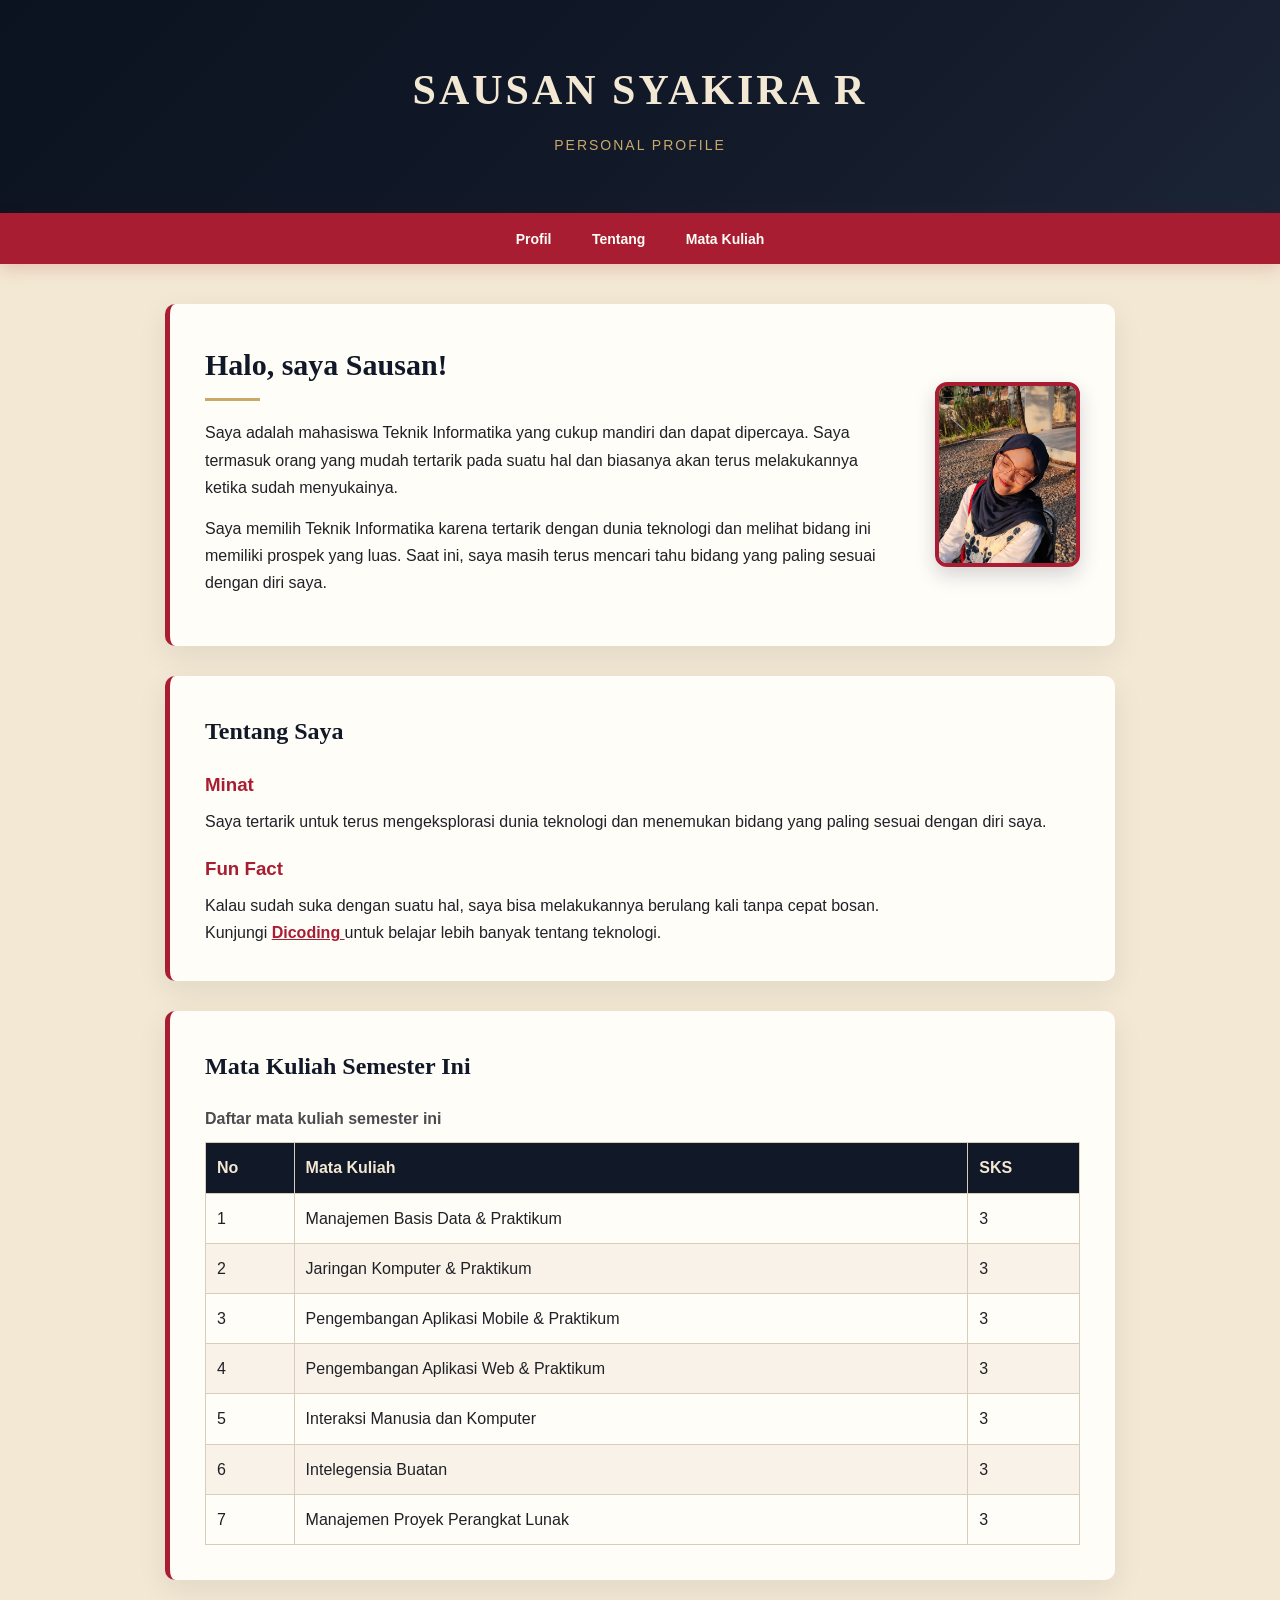
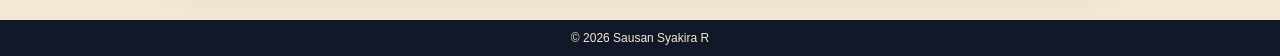
==== profil/index.html @ dd3406c3 "Rename folder profile ke profil" ====
<!doctype html>
<html lang="id">
  <head>
    <meta charset="UTF-8" />

    <title>Profil Diri - Sausan Syakira R</title>

    <meta
      name="description"
      content="Halaman profil diri Sausan Syakira R, mahasiswa Teknik Informatika."
    />

    <meta property="og:title" content="Profil Diri - Sausan Syakira R" />
    <meta
      property="og:description"
      content="Halaman profil diri Sausan Syakira R, mahasiswa Teknik Informatika."
    />
    <meta property="og:image" content="images/foto-saya.jpg" />

    <meta name="viewport" content="width=device-width, initial-scale=1.0" />

    <link rel="stylesheet" href="style.css" />
  </head>

  <body>
    <header>
      <h1>SAUSAN SYAKIRA R</h1>
      <p>PERSONAL PROFILE</p>
    </header>

    <nav aria-label="Navigasi utama">
      <a href="#profil">Profil</a>
      <a href="#tentang">Tentang</a>
      <a href="#matakuliah">Mata Kuliah</a>
    </nav>

    <main>
      <section id="profil" class="profil">

    <div class="profil-text">
        <h2>Halo, saya Sausan!</h2>

        <p>
            Saya adalah mahasiswa Teknik Informatika yang cukup mandiri dan
            dapat dipercaya. Saya termasuk orang yang mudah tertarik pada
            suatu hal dan biasanya akan terus melakukannya ketika sudah
            menyukainya.
        </p>

        <p>
            Saya memilih Teknik Informatika karena tertarik dengan dunia
            teknologi dan melihat bidang ini memiliki prospek yang luas.
            Saat ini, saya masih terus mencari tahu bidang yang paling sesuai
            dengan diri saya.
        </p>
    </div>

    <div class="profil-foto">
        <img src="images/foto-saya.jpg" alt="Foto diri Sausan Syakira">
    </div>

</section>

      <section id="tentang">
        <h2>Tentang Saya</h2>

        <h3>Minat</h3>
        <p>
          Saya tertarik untuk terus mengeksplorasi dunia teknologi dan menemukan
          bidang yang paling sesuai dengan diri saya.
        </p>

        <h3>Fun Fact</h3>
        <p>
          Kalau sudah suka dengan suatu hal, saya bisa melakukannya berulang
          kali tanpa cepat bosan.
        </p>

        <p>
          Kunjungi
          <a
            href="https://www.dicoding.com/"
            target="_blank"
            rel="noopener noreferrer"
          >
            Dicoding
          </a>
          untuk belajar lebih banyak tentang teknologi.
        </p>
      </section>

      <section id="matakuliah">
        <h2>Mata Kuliah Semester Ini</h2>

        <table>
          <caption>
            Daftar mata kuliah semester ini
          </caption>

          <thead>
            <tr>
              <th scope="col">No</th>
              <th scope="col">Mata Kuliah</th>
              <th scope="col">SKS</th>
            </tr>
          </thead>

          <tbody>
            <tr>
              <td>1</td>
              <td>Manajemen Basis Data &amp; Praktikum</td>
              <td>3</td>
            </tr>

            <tr>
              <td>2</td>
              <td>Jaringan Komputer &amp; Praktikum</td>
              <td>3</td>
            </tr>

            <tr>
              <td>3</td>
              <td>Pengembangan Aplikasi Mobile &amp; Praktikum</td>
              <td>3</td>
            </tr>

            <tr>
              <td>4</td>
              <td>Pengembangan Aplikasi Web &amp; Praktikum</td>
              <td>3</td>
            </tr>

            <tr>
              <td>5</td>
              <td>Interaksi Manusia dan Komputer</td>
              <td>3</td>
            </tr>

            <tr>
              <td>6</td>
              <td>Intelegensia Buatan</td>
              <td>3</td>
            </tr>

            <tr>
              <td>7</td>
              <td>Manajemen Proyek Perangkat Lunak</td>
              <td>3</td>
            </tr>
          </tbody>
        </table>
      </section>
    </main>

    <footer>
      <p>&copy; 2026 Sausan Syakira R</p>
    </footer>
  </body>
</html>
---- profil/style.css ----
/* =========================================
   GLOBAL
========================================= */

* {
    box-sizing: border-box;
    margin: 0;
    padding: 0;
}

body {
    font-family: Arial, sans-serif;
    background: #F3E8D3;
    color: #202126;
    line-height: 1.7;
}


/* =========================================
   HEADER
========================================= */

header {
    background: linear-gradient(
        135deg,
        #0B1220 0%,
        #111827 50%,
        #1B2435 100%
    );

    color: #F3E8D3;
    text-align: center;
    padding: 55px 20px;

    box-shadow:
        0 8px 25px rgba(17, 24, 39, 0.20);
}

header h1 {
    font-family: Georgia, serif;
    font-size: 42px;
    letter-spacing: 3px;
    margin-bottom: 8px;
}

header p {
    color: #C9A86A;
    font-size: 14px;
    letter-spacing: 2px;
}


/* =========================================
   NAVIGATION
========================================= */

nav {
    background: #A91D32;
    text-align: center;
    padding: 12px;

    box-shadow:
        0 5px 15px rgba(169, 29, 50, 0.18);
}

nav a {
    color: #FFFDF8;
    text-decoration: none;
    margin: 0 18px;
    font-size: 14px;
    font-weight: bold;
    transition: 0.3s;
}

nav a:hover {
    color: #F3E8D3;
}


/* =========================================
   MAIN
========================================= */

main {
    width: 90%;
    max-width: 950px;
    margin: 40px auto;
}


/* =========================================
   SECTION / CARD
========================================= */

section {
    background: #FFFDF8;
    padding: 35px;

    margin-bottom: 30px;

    border-left: 5px solid #A91D32;
    border-radius: 10px;

    box-shadow:
        0 10px 30px rgba(17, 24, 39, 0.08);
}


/* =========================================
   PROFILE SECTION
========================================= */

.profil {
    display: flex;
    align-items: center;
    justify-content: space-between;

    gap: 45px;
}

.profil-text {
    flex: 1;
    max-width: 680px;
}

.profil-text h2 {
    font-family: Georgia, serif;
    font-size: 30px;
    color: #111827;

    margin-bottom: 18px;
}

.profil-text h2::after {
    content: "";

    display: block;

    width: 55px;
    height: 3px;

    background: #C9A86A;

    margin-top: 8px;
}

.profil-text p {
    margin-bottom: 14px;
}


/* =========================================
   PROFILE PHOTO
========================================= */

.profil-foto {
    flex-shrink: 0;
}

.profil-foto {
    width: 145px;
    height: 185px;
    overflow: hidden;
    border: 4px solid #A91D32;
    border-radius: 12px;

    box-shadow:
        0 8px 20px rgba(17, 24, 39, 0.18);
}

.profil-foto img {
    width: 100%;
    height: 100%;

    object-fit: cover;
    object-position: center 35%;

    transform: scale(1.5);
}

/* =========================================
   HEADINGS
========================================= */

h2 {
    font-family: Georgia, serif;
    color: #111827;
    margin-bottom: 15px;
}

h3 {
    color: #A91D32;
    margin-top: 18px;
    margin-bottom: 7px;
}


/* =========================================
   LINKS
========================================= */

a {
    color: #A91D32;
    font-weight: bold;
}

a:hover {
    color: #7E1728;
}


/* =========================================
   TABLE
========================================= */

table {
    width: 100%;
    border-collapse: collapse;

    margin-top: 18px;

    overflow: hidden;
}

caption {
    text-align: left;

    margin-bottom: 10px;

    font-weight: bold;
    color: #4B4B50;
}

th,
td {
    border: 1px solid #D8CCBA;

    padding: 11px;

    text-align: left;
}

th {
    background: #111827;
    color: #F3E8D3;
}

tr:nth-child(even) {
    background: #F8F2E8;
}

tr:hover {
    background: #EFE4D3;
}


/* =========================================
   FOOTER
========================================= */

footer {
    background: #111827;

    color: #F3E8D3;

    text-align: center;

    padding: 8px;

    font-size: 12px;
}


/* =========================================
   RESPONSIVE
========================================= */

@media (max-width: 700px) {

    .profil {
        flex-direction: column-reverse;
        text-align: center;
    }

    .profil-foto img {
        width: 125px;
        height: 160px;
    }

    nav a {
        margin: 0 8px;
    }

    header h1 {
        font-size: 32px;
    }

    section {
        padding: 25px;
    }
}
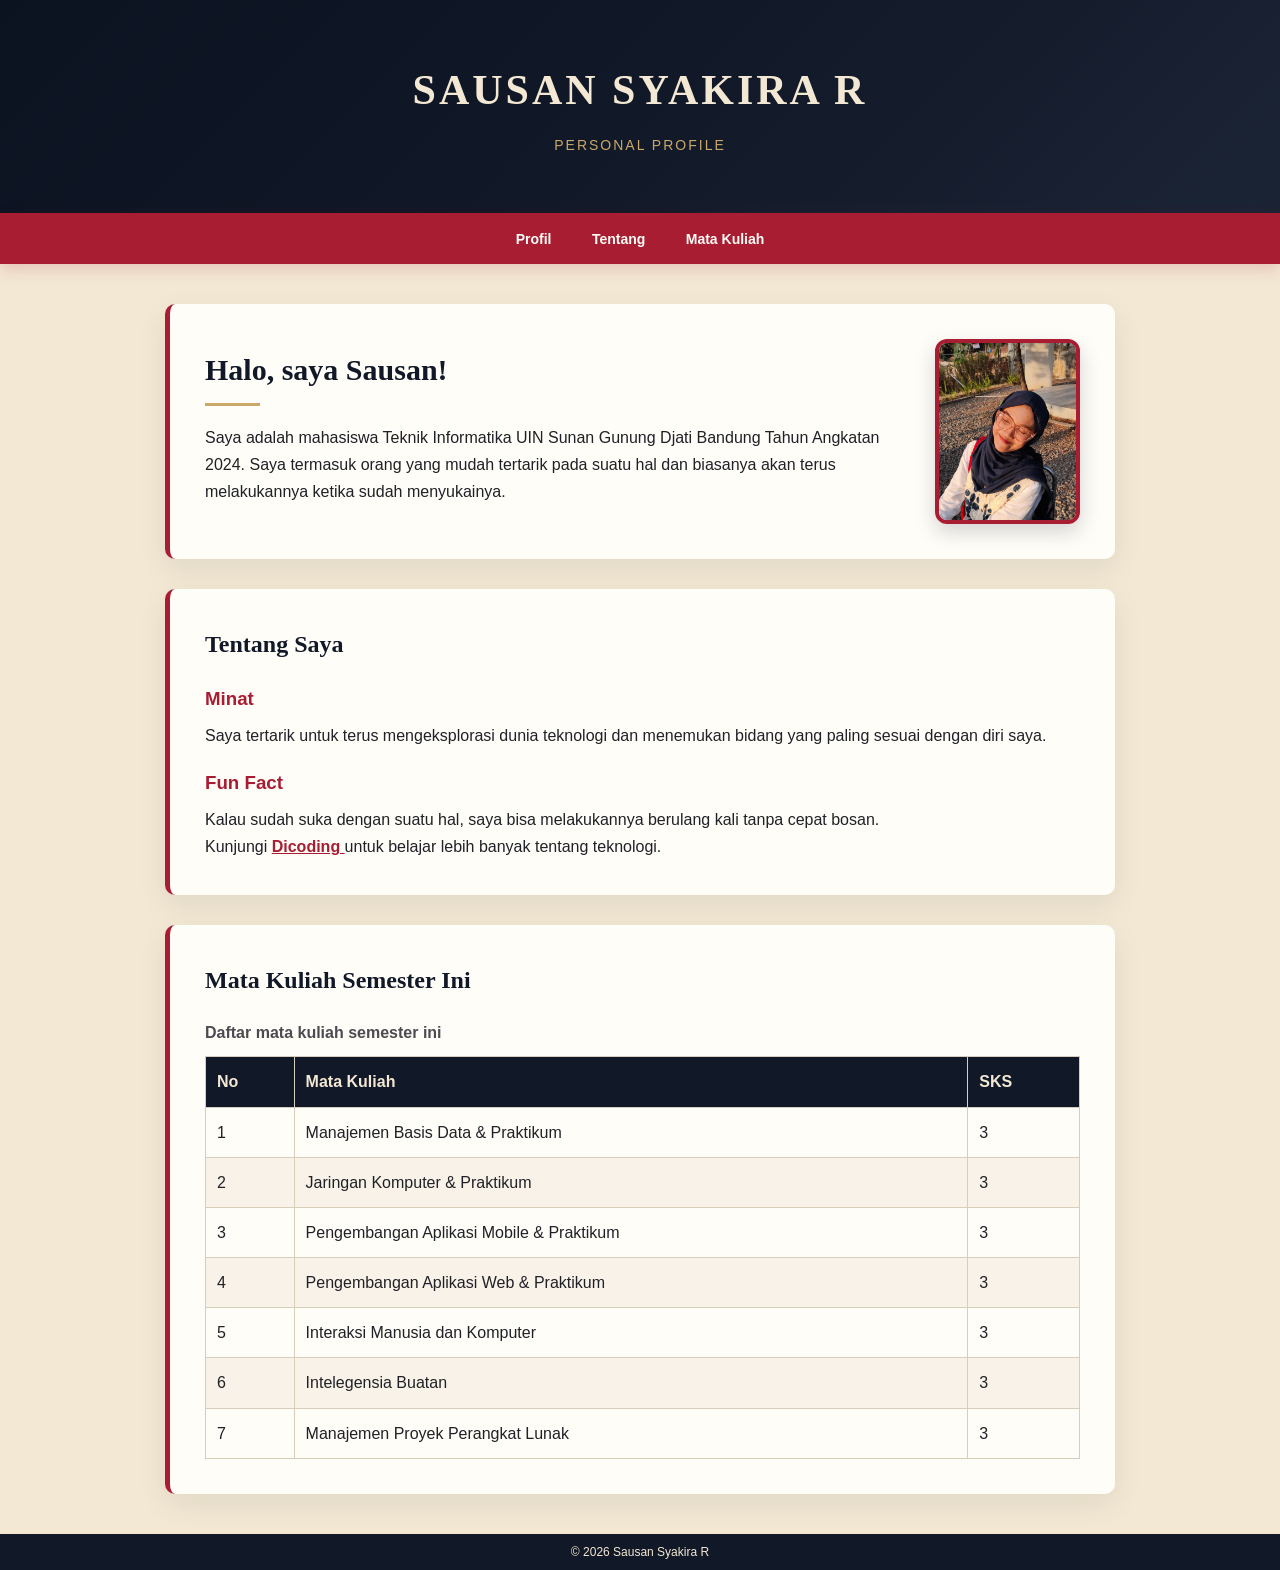
==== commit 448dfcf9: "Mengubah isi tulisan teks" ====
--- a/profil/index.html
+++ b/profil/index.html
@@ -41,18 +41,11 @@
         <h2>Halo, saya Sausan!</h2>
 
         <p>
-            Saya adalah mahasiswa Teknik Informatika yang cukup mandiri dan
-            dapat dipercaya. Saya termasuk orang yang mudah tertarik pada
+            Saya adalah mahasiswa Teknik Informatika UIN Sunan Gunung Djati Bandung Tahun Angkatan 2024. Saya termasuk orang yang mudah tertarik pada
             suatu hal dan biasanya akan terus melakukannya ketika sudah
             menyukainya.
         </p>
 
-        <p>
-            Saya memilih Teknik Informatika karena tertarik dengan dunia
-            teknologi dan melihat bidang ini memiliki prospek yang luas.
-            Saat ini, saya masih terus mencari tahu bidang yang paling sesuai
-            dengan diri saya.
-        </p>
     </div>
 
     <div class="profil-foto">
